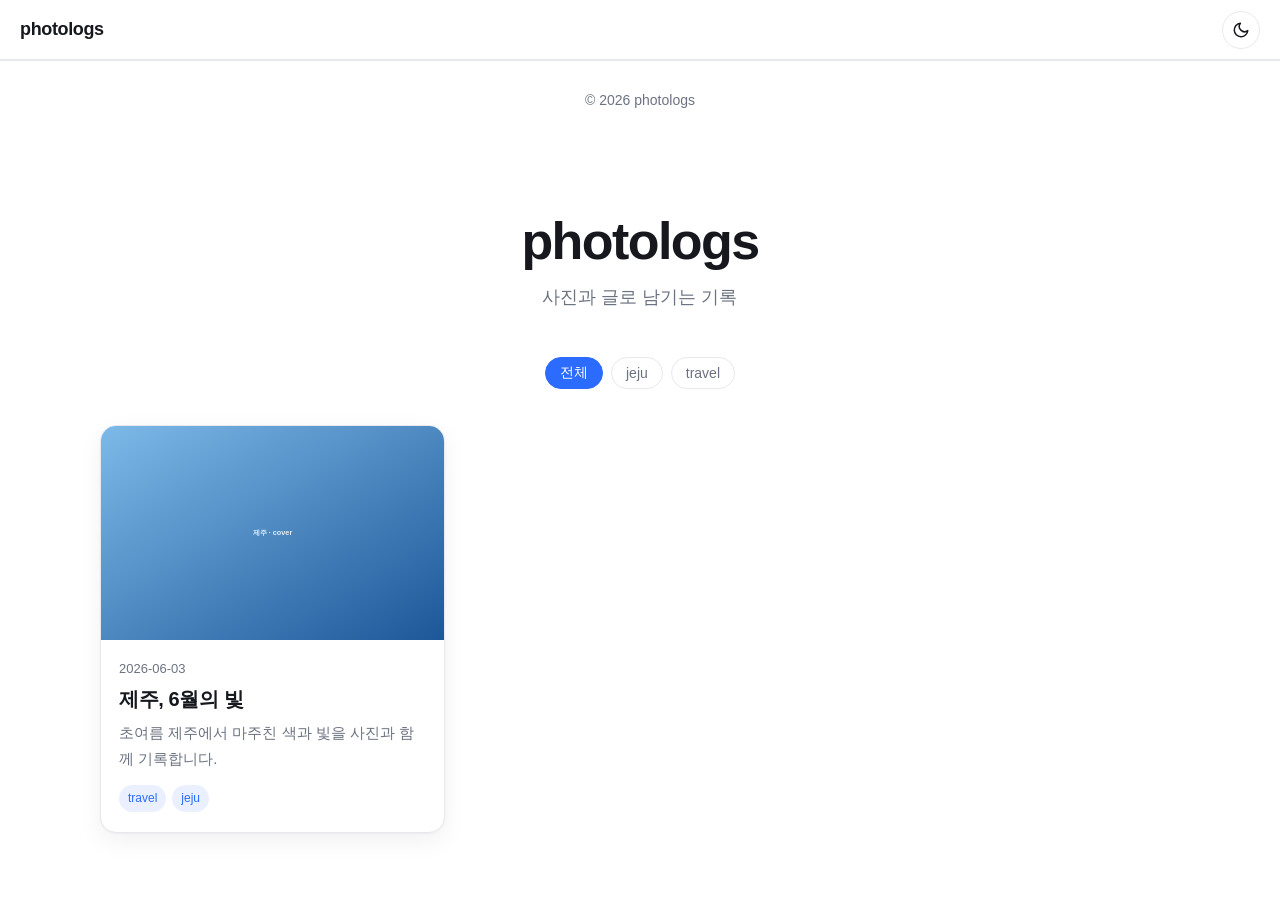
==== docs/releases/index.html @ 73907635 "initial commit" ====
<!DOCTYPE html>
<html lang="ko">
<head>
  <meta charset="UTF-8">
  <meta name="viewport" content="width=device-width, initial-scale=1">
  <title>photologs</title>
  <meta name="description" content="사진과 글로 남기는 기록">
  <link rel="stylesheet" href="../shared/style.css">
  <!-- 테마는 깜빡임 방지를 위해 먼저 -->
  <script src="../shared/theme.js"></script>
</head>
<body>
  <script src="../shared/nav.js" data-home="./" data-brand="photologs"></script>

  <section class="hero">
    <h1>photologs</h1>
    <p>사진과 글로 남기는 기록</p>
  </section>

  <div class="wrap wrap--wide">
    <div class="filters" id="filters"></div>
    <div class="grid" id="grid">
      <div class="empty">불러오는 중…</div>
    </div>
  </div>

  <script>
    (function () {
      var grid = document.getElementById("grid");
      var filters = document.getElementById("filters");
      var posts = [];
      var active = "전체";

      function esc(s) {
        return String(s == null ? "" : s).replace(/[&<>"]/g, function (c) {
          return { "&": "&amp;", "<": "&lt;", ">": "&gt;", '"': "&quot;" }[c];
        });
      }

      fetch("posts.json")
        .then(function (r) { if (!r.ok) throw new Error(r.status); return r.json(); })
        .then(function (data) {
          // 최신순 정렬
          posts = data.slice().sort(function (a, b) {
            return (b.date || "").localeCompare(a.date || "");
          });
          buildFilters();
          renderCards();
        })
        .catch(function () {
          grid.innerHTML = '<div class="empty">아직 릴리즈된 글이 없습니다.</div>';
        });

      function buildFilters() {
        var set = {};
        posts.forEach(function (p) { (p.tags || []).forEach(function (t) { set[t] = 1; }); });
        var tags = ["전체"].concat(Object.keys(set).sort());
        if (tags.length <= 1) return; // 태그 없으면 필터 숨김
        filters.innerHTML = tags.map(function (t) {
          return '<button class="chip' + (t === active ? " is-active" : "") +
                 '" data-tag="' + esc(t) + '">' + esc(t) + "</button>";
        }).join("");
        filters.addEventListener("click", function (e) {
          var btn = e.target.closest(".chip");
          if (!btn) return;
          active = btn.dataset.tag;
          filters.querySelectorAll(".chip").forEach(function (c) {
            c.classList.toggle("is-active", c.dataset.tag === active);
          });
          renderCards();
        });
      }

      function renderCards() {
        var list = active === "전체"
          ? posts
          : posts.filter(function (p) { return (p.tags || []).indexOf(active) !== -1; });

        if (!list.length) {
          grid.innerHTML = '<div class="empty">해당 태그의 글이 없습니다.</div>';
          return;
        }

        grid.innerHTML = list.map(function (p) {
          var href = encodeURI(p.slug + "/");
          var cover = p.cover
            ? '<div class="card__media"><img class="card__cover" src="' + esc(p.cover) +
              '" alt="" loading="lazy"></div>'
            : "";
          var tags = (p.tags || []).map(function (t) {
            return '<span class="tag">' + esc(t) + "</span>";
          }).join("");
          return (
            '<article class="card reveal">' +
              '<a href="' + href + '">' + cover +
                '<div class="card__body">' +
                  '<div class="card__meta">' + esc(p.date || "") + "</div>" +
                  '<h2 class="card__title">' + esc(p.title) + "</h2>" +
                  (p.excerpt ? '<p class="card__excerpt">' + esc(p.excerpt) + "</p>" : "") +
                  '<div class="card__tags">' + tags + "</div>" +
                "</div>" +
              "</a>" +
            "</article>"
          );
        }).join("");

        reveal();
      }

      function reveal() {
        var items = grid.querySelectorAll(".reveal");
        if (!("IntersectionObserver" in window)) {
          items.forEach(function (el) { el.classList.add("is-visible"); });
          return;
        }
        var io = new IntersectionObserver(function (entries) {
          entries.forEach(function (entry) {
            if (entry.isIntersecting) {
              entry.target.classList.add("is-visible");
              io.unobserve(entry.target);
            }
          });
        }, { threshold: .1 });
        items.forEach(function (el) { io.observe(el); });
      }
    })();
  </script>
</body>
</html>
---- docs/shared/style.css ----
/* photologs — shared styles
   화이트 톤 기본 + 다크모드(data-theme="dark") 토큰. 빌드 없음, 순수 CSS. */

/* ---------- 디자인 토큰 ---------- */
:root {
  --bg: #ffffff;
  --surface: #ffffff;
  --surface-2: #f6f7f9;
  --text: #16181d;
  --muted: #6b7280;
  --border: #e7e9ee;
  --accent: #2b6cff;
  --accent-soft: #eaf0ff;
  --shadow: 0 1px 2px rgba(16, 24, 40, .04), 0 8px 24px rgba(16, 24, 40, .06);
  --shadow-lg: 0 12px 40px rgba(16, 24, 40, .16);
  --radius: 16px;
  --radius-sm: 10px;
  --maxw: 820px;
  --maxw-wide: 1120px;
  --header-h: 60px;
  --font: -apple-system, BlinkMacSystemFont, "Segoe UI", "Apple SD Gothic Neo",
          "Pretendard", Roboto, "Helvetica Neue", "Noto Sans KR", sans-serif;
  --ease: cubic-bezier(.22, .61, .36, 1);
  color-scheme: light;
}

:root[data-theme="dark"] {
  --bg: #0d0f14;
  --surface: #14171e;
  --surface-2: #1a1e27;
  --text: #e8eaf0;
  --muted: #9aa3b2;
  --border: #262b36;
  --accent: #6f9bff;
  --accent-soft: #1a2336;
  --shadow: 0 1px 2px rgba(0, 0, 0, .3), 0 8px 24px rgba(0, 0, 0, .35);
  --shadow-lg: 0 12px 40px rgba(0, 0, 0, .5);
  color-scheme: dark;
}

/* ---------- 리셋 / 기본 ---------- */
* { box-sizing: border-box; }

html { scroll-behavior: smooth; }

body {
  margin: 0;
  background: var(--bg);
  color: var(--text);
  font-family: var(--font);
  font-size: 17px;
  line-height: 1.7;
  -webkit-font-smoothing: antialiased;
  transition: background .35s var(--ease), color .35s var(--ease);
}

img { max-width: 100%; display: block; }

a { color: var(--accent); text-decoration: none; }
a:hover { text-decoration: underline; }

/* ---------- 헤더 (nav.js 주입) ---------- */
.site-header {
  position: sticky;
  top: 0;
  z-index: 50;
  height: var(--header-h);
  display: flex;
  align-items: center;
  gap: 16px;
  padding: 0 20px;
  background: color-mix(in srgb, var(--bg) 78%, transparent);
  backdrop-filter: saturate(160%) blur(12px);
  -webkit-backdrop-filter: saturate(160%) blur(12px);
  border-bottom: 1px solid var(--border);
}

.site-header__brand {
  font-weight: 700;
  letter-spacing: -.02em;
  font-size: 18px;
  color: var(--text);
}
.site-header__brand:hover { text-decoration: none; opacity: .8; }

.site-header__spacer { flex: 1; }

.site-header__back {
  font-size: 14px;
  color: var(--muted);
}

/* 테마 토글 버튼 */
.theme-toggle {
  display: inline-grid;
  place-items: center;
  width: 38px;
  height: 38px;
  border: 1px solid var(--border);
  border-radius: 999px;
  background: var(--surface);
  color: var(--text);
  cursor: pointer;
  transition: background .25s var(--ease), border-color .25s var(--ease), transform .15s var(--ease);
}
.theme-toggle:hover { background: var(--surface-2); }
.theme-toggle:active { transform: scale(.92); }
.theme-toggle svg { width: 18px; height: 18px; }
.theme-toggle .icon-sun { display: none; }
:root[data-theme="dark"] .theme-toggle .icon-sun { display: block; }
:root[data-theme="dark"] .theme-toggle .icon-moon { display: none; }

/* ---------- 레이아웃 컨테이너 ---------- */
.wrap { max-width: var(--maxw); margin: 0 auto; padding: 0 20px; }
.wrap--wide { max-width: var(--maxw-wide); }

/* ---------- 메인(블로그) 히어로 ---------- */
.hero {
  text-align: center;
  padding: 72px 20px 36px;
}
.hero h1 {
  font-size: clamp(32px, 6vw, 52px);
  line-height: 1.1;
  letter-spacing: -.03em;
  margin: 0 0 12px;
}
.hero p { color: var(--muted); margin: 0; font-size: 18px; }

/* ---------- 태그 필터 ---------- */
.filters {
  display: flex;
  flex-wrap: wrap;
  gap: 8px;
  justify-content: center;
  padding: 8px 20px 28px;
}
.chip {
  border: 1px solid var(--border);
  background: var(--surface);
  color: var(--muted);
  padding: 6px 14px;
  border-radius: 999px;
  font-size: 14px;
  cursor: pointer;
  transition: all .2s var(--ease);
}
.chip:hover { color: var(--text); border-color: var(--text); }
.chip.is-active {
  background: var(--accent);
  border-color: var(--accent);
  color: #fff;
}

/* ---------- 카드 그리드 ---------- */
.grid {
  display: grid;
  grid-template-columns: repeat(auto-fill, minmax(300px, 1fr));
  gap: 22px;
  padding: 8px 0 80px;
}

.card {
  display: flex;
  flex-direction: column;
  background: var(--surface);
  border: 1px solid var(--border);
  border-radius: var(--radius);
  overflow: hidden;
  box-shadow: var(--shadow);
  transition: transform .3s var(--ease), box-shadow .3s var(--ease), border-color .3s var(--ease);
}
.card:hover {
  transform: translateY(-4px);
  box-shadow: var(--shadow-lg);
}
.card a { color: inherit; }
.card a:hover { text-decoration: none; }

.card__cover {
  aspect-ratio: 16 / 10;
  width: 100%;
  object-fit: cover;
  background: var(--surface-2);
  transition: transform .5s var(--ease);
}
.card:hover .card__cover { transform: scale(1.04); }
.card__media { overflow: hidden; }

.card__body { padding: 18px 18px 20px; }
.card__meta { font-size: 13px; color: var(--muted); margin-bottom: 6px; }
.card__title {
  font-size: 20px; font-weight: 700; letter-spacing: -.02em;
  margin: 0 0 8px; line-height: 1.3;
}
.card__excerpt { color: var(--muted); font-size: 15px; margin: 0 0 14px; }
.card__tags { display: flex; flex-wrap: wrap; gap: 6px; }
.tag {
  font-size: 12px; color: var(--accent);
  background: var(--accent-soft);
  padding: 3px 9px; border-radius: 999px;
}

.empty {
  text-align: center; color: var(--muted);
  padding: 60px 20px;
}

/* ---------- 글(아티클) 페이지 ---------- */
.article { padding: 8px 0 96px; }

.article__header { padding: 40px 0 28px; }
.article__title {
  font-size: clamp(30px, 5vw, 46px);
  line-height: 1.12; letter-spacing: -.03em; margin: 0 0 14px;
}
.article__meta {
  display: flex; flex-wrap: wrap; align-items: center; gap: 10px;
  color: var(--muted); font-size: 15px;
}
.article__cover {
  width: 100%; border-radius: var(--radius);
  margin: 8px 0 36px; box-shadow: var(--shadow);
}

/* 마크다운 본문 타이포그래피 */
.prose { font-size: 17px; }
.prose > * + * { margin-top: 1.1em; }
.prose h2 {
  font-size: 26px; letter-spacing: -.02em; margin-top: 2em;
  padding-bottom: .3em; border-bottom: 1px solid var(--border);
}
.prose h3 { font-size: 21px; letter-spacing: -.01em; margin-top: 1.6em; }
.prose p { margin: 1.1em 0; }
.prose img { border-radius: var(--radius-sm); margin: 1.6em auto; box-shadow: var(--shadow); cursor: zoom-in; }
.prose a { text-decoration: underline; text-underline-offset: 3px; }
.prose blockquote {
  margin: 1.6em 0; padding: 4px 20px;
  border-left: 3px solid var(--accent);
  color: var(--muted); font-style: italic;
}
.prose code {
  background: var(--surface-2); padding: .15em .4em;
  border-radius: 6px; font-size: .9em;
}
.prose pre {
  background: var(--surface-2); padding: 16px 18px;
  border-radius: var(--radius-sm); overflow-x: auto; font-size: 14px;
}
.prose pre code { background: none; padding: 0; }
.prose ul, .prose ol { padding-left: 1.4em; }
.prose hr { border: none; border-top: 1px solid var(--border); margin: 2.4em 0; }

/* ---------- 갤러리 (```gallery 변환) ---------- */
.gallery {
  display: grid;
  grid-template-columns: repeat(auto-fill, minmax(180px, 1fr));
  gap: 10px;
  margin: 1.8em 0;
}
.gallery img {
  margin: 0; width: 100%; height: 100%;
  aspect-ratio: 1 / 1; object-fit: cover;
  border-radius: var(--radius-sm); cursor: zoom-in;
  box-shadow: none;
  transition: transform .3s var(--ease), filter .3s var(--ease);
}
.gallery img:hover { transform: scale(1.02); filter: brightness(1.05); }

/* ---------- 라이트박스 ---------- */
.lightbox {
  position: fixed; inset: 0; z-index: 100;
  display: grid; place-items: center;
  background: rgba(8, 10, 14, .86);
  backdrop-filter: blur(6px);
  opacity: 0; pointer-events: none;
  transition: opacity .3s var(--ease);
  cursor: zoom-out;
}
.lightbox.is-open { opacity: 1; pointer-events: auto; }
.lightbox img {
  max-width: 92vw; max-height: 90vh;
  border-radius: 8px; box-shadow: var(--shadow-lg);
  transform: scale(.96); transition: transform .3s var(--ease);
}
.lightbox.is-open img { transform: scale(1); }

/* ---------- 스크롤 리빌 ---------- */
.reveal {
  opacity: 0; transform: translateY(16px);
  transition: opacity .6s var(--ease), transform .6s var(--ease);
}
.reveal.is-visible { opacity: 1; transform: none; }
@media (prefers-reduced-motion: reduce) {
  .reveal { opacity: 1; transform: none; transition: none; }
  html { scroll-behavior: auto; }
}

/* ---------- 푸터 ---------- */
.site-footer {
  border-top: 1px solid var(--border);
  padding: 28px 20px;
  text-align: center; color: var(--muted); font-size: 14px;
}

/* ---------- 반응형 ---------- */
@media (max-width: 640px) {
  body { font-size: 16px; }
  .hero { padding: 48px 20px 24px; }
  .grid { grid-template-columns: 1fr; }
}
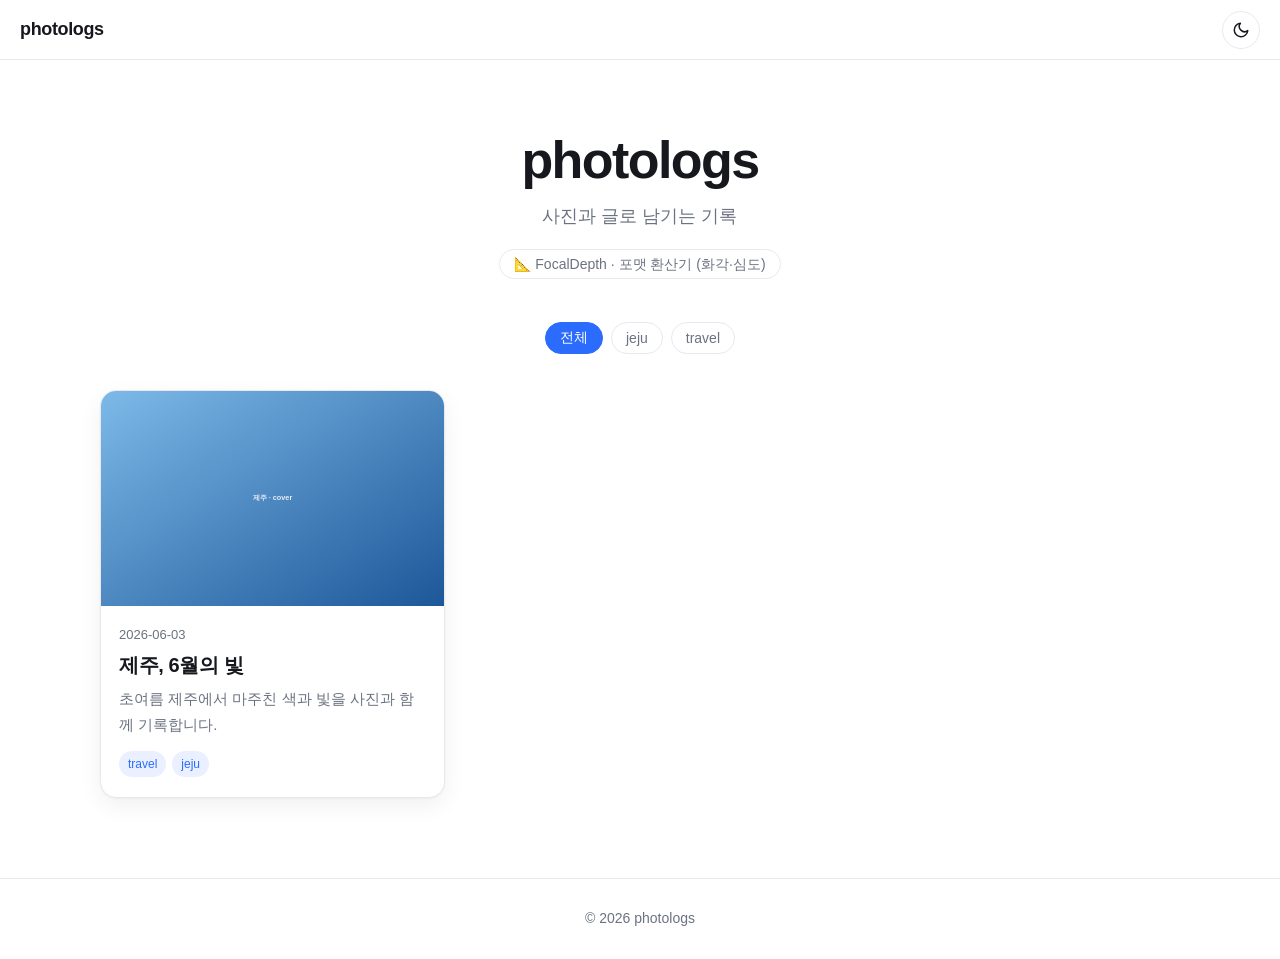
==== commit ef55ce8b: "focal depth app added" ====
--- a/docs/releases/index.html
+++ b/docs/releases/index.html
@@ -15,6 +15,7 @@
   <section class="hero">
     <h1>photologs</h1>
     <p>사진과 글로 남기는 기록</p>
+    <p style="margin-top:16px"><a class="chip" href="../apps/focaldepth/">📐 FocalDepth · 포맷 환산기 (화각·심도)</a></p>
   </section>
 
   <div class="wrap wrap--wide">
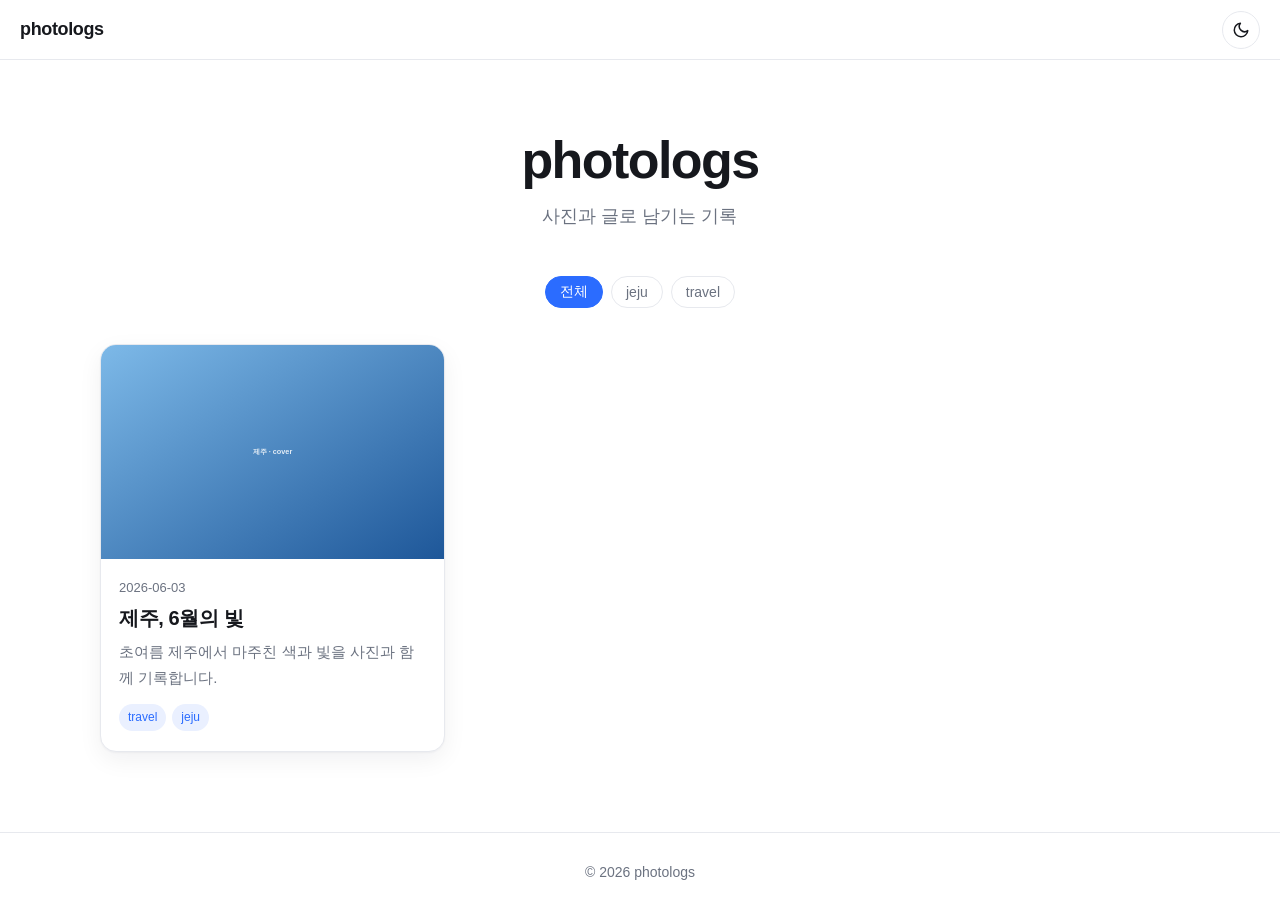
==== commit 517de12b: "dof seperate" ====
--- a/docs/releases/index.html
+++ b/docs/releases/index.html
@@ -15,7 +15,6 @@
   <section class="hero">
     <h1>photologs</h1>
     <p>사진과 글로 남기는 기록</p>
-    <p style="margin-top:16px"><a class="chip" href="../apps/focaldepth/">📐 FocalDepth · 포맷 환산기 (화각·심도)</a></p>
   </section>
 
   <div class="wrap wrap--wide">
